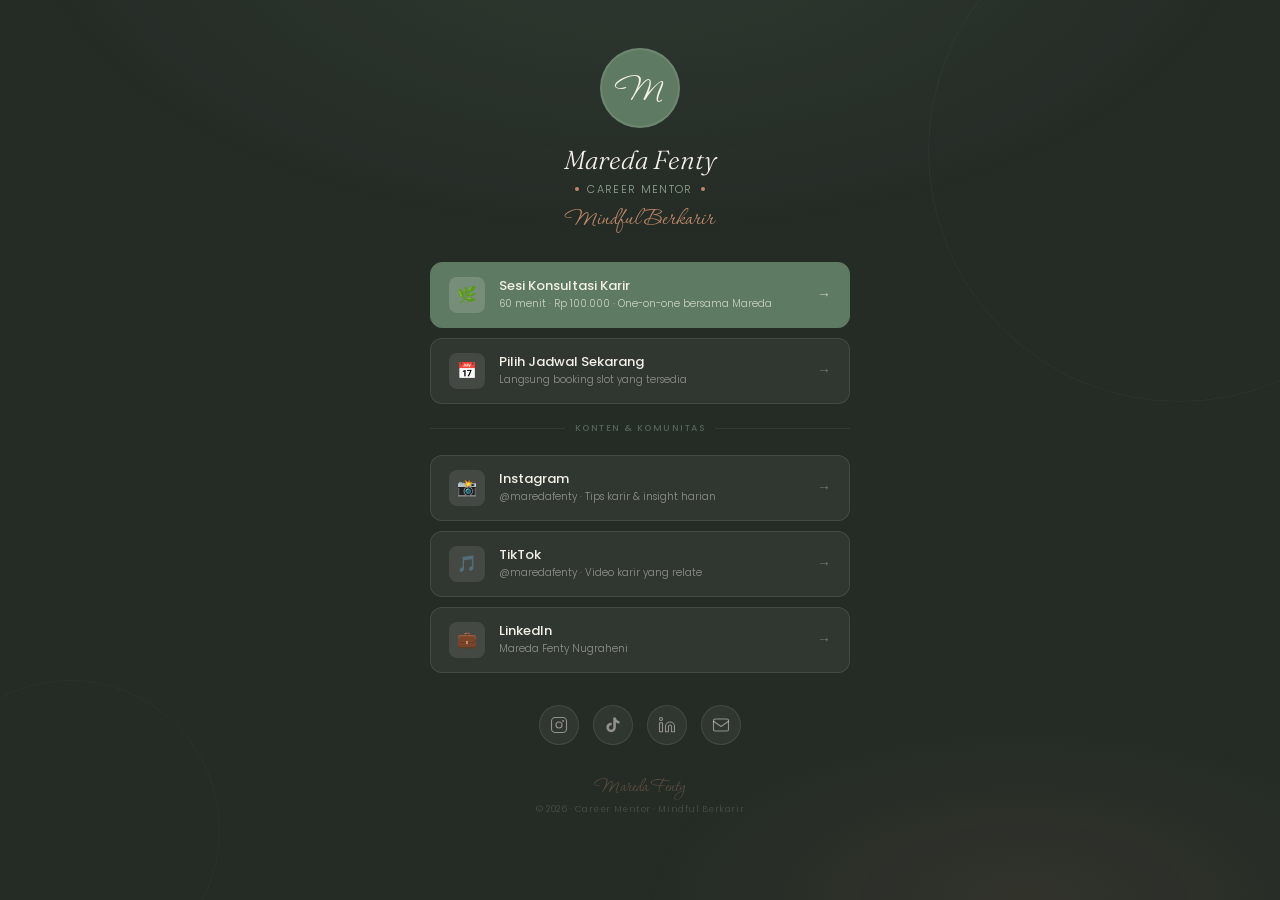
==== linktree/index.html @ 394cfed1 "Rename linktree.html to linktree/index.html" ====
<!DOCTYPE html>
<html lang="id">
<head>
<meta charset="UTF-8">
<meta name="viewport" content="width=device-width, initial-scale=1.0">
<meta name="description" content="Mareda Fenty — Career Mentor · Mindful Berkarir. Sesi konsultasi karir one-on-one yang mendalam dan personal.">
<title>Mareda Fenty · Mindful Berkarir</title>
<link href="https://fonts.googleapis.com/css2?family=Fraunces:ital,opsz,wght@1,9..144,300;1,9..144,400&family=Poppins:wght@300;400;500&family=Corinthia&display=swap" rel="stylesheet">
<style>
:root {
  --moss: #5E7A62;
  --moss-d: #3D5C40;
  --clay: #C08A6A;
  --parchment: #F3F0E8;
  --sand: #DFD0BC;
  --stone: #E8E2D6;
  --ink: #252C26;
  --sage: #8FA892;
  --warm: #FAF8F4;
}

* { box-sizing: border-box; margin: 0; padding: 0; }

body {
  font-family: 'Poppins', sans-serif;
  background: var(--ink);
  min-height: 100vh;
  display: flex;
  flex-direction: column;
  align-items: center;
  padding: 48px 20px 64px;
  position: relative;
  overflow-x: hidden;
}

/* BG TEXTURE */
body::before {
  content: '';
  position: fixed;
  inset: 0;
  background:
    radial-gradient(ellipse 80% 60% at 50% -10%, rgba(94,122,98,0.18) 0%, transparent 60%),
    radial-gradient(ellipse 60% 40% at 80% 100%, rgba(192,138,106,0.08) 0%, transparent 50%);
  pointer-events: none;
  z-index: 0;
}

/* RING DECORATIONS */
body::after {
  content: '';
  position: fixed;
  width: 500px; height: 500px;
  border-radius: 50%;
  border: 1px solid rgba(143,168,146,0.06);
  top: -100px; right: -150px;
  pointer-events: none; z-index: 0;
}

.ring2 {
  position: fixed;
  width: 300px; height: 300px;
  border-radius: 50%;
  border: 1px solid rgba(192,138,106,0.05);
  bottom: -80px; left: -80px;
  pointer-events: none; z-index: 0;
}

/* CONTAINER */
.container {
  position: relative;
  z-index: 1;
  width: 100%;
  max-width: 420px;
  display: flex;
  flex-direction: column;
  align-items: center;
}

/* AVATAR */
.avatar-wrap {
  margin-bottom: 18px;
  animation: fadeDown 0.6s ease both;
}

.avatar {
  width: 80px;
  height: 80px;
  border-radius: 50%;
  background: var(--moss);
  border: 2px solid rgba(143,168,146,0.3);
  display: flex;
  align-items: center;
  justify-content: center;
  overflow: hidden;
  margin: 0 auto;
}

.avatar img {
  width: 100%;
  height: 100%;
  object-fit: cover;
  object-position: center top;
}

.avatar-fallback {
  font-family: 'Corinthia', cursive;
  font-size: 42px;
  color: var(--parchment);
  line-height: 1;
  margin-top: 6px;
}

/* IDENTITY */
.identity {
  text-align: center;
  margin-bottom: 28px;
  animation: fadeDown 0.6s ease 0.1s both;
}

.name {
  font-family: 'Fraunces', serif;
  font-style: italic;
  font-weight: 300;
  font-size: 26px;
  color: var(--parchment);
  line-height: 1.1;
  margin-bottom: 6px;
}

.role-row {
  display: flex;
  align-items: center;
  justify-content: center;
  gap: 8px;
  margin-bottom: 8px;
}

.role-dot {
  width: 4px;
  height: 4px;
  border-radius: 50%;
  background: var(--clay);
  flex-shrink: 0;
}

.role {
  font-size: 11px;
  font-weight: 300;
  color: var(--sage);
  letter-spacing: 0.12em;
  text-transform: uppercase;
}

.tagline {
  font-family: 'Corinthia', cursive;
  font-size: 28px;
  color: var(--clay);
  line-height: 1;
}

/* LINKS */
.links {
  width: 100%;
  display: flex;
  flex-direction: column;
  gap: 10px;
  margin-bottom: 32px;
}

.link-item {
  display: flex;
  align-items: center;
  gap: 14px;
  background: rgba(243,240,232,0.05);
  border: 0.5px solid rgba(243,240,232,0.10);
  border-radius: 12px;
  padding: 14px 18px;
  text-decoration: none;
  transition: all 0.2s ease;
  animation: fadeUp 0.5s ease both;
  cursor: pointer;
  position: relative;
  overflow: hidden;
}

.link-item::before {
  content: '';
  position: absolute;
  inset: 0;
  background: rgba(94,122,98,0.06);
  opacity: 0;
  transition: opacity 0.2s;
}

.link-item:hover::before { opacity: 1; }
.link-item:hover { border-color: rgba(143,168,146,0.25); transform: translateY(-1px); }

/* PRIMARY LINK — CTA utama */
.link-primary {
  background: var(--moss);
  border-color: var(--moss);
}
.link-primary::before { background: rgba(255,255,255,0.06); }
.link-primary:hover { border-color: var(--moss-d); background: var(--moss-d); }

.link-icon {
  width: 36px;
  height: 36px;
  border-radius: 8px;
  background: rgba(243,240,232,0.10);
  display: flex;
  align-items: center;
  justify-content: center;
  flex-shrink: 0;
  font-size: 16px;
}

.link-primary .link-icon {
  background: rgba(255,255,255,0.15);
}

.link-text {
  flex: 1;
}

.link-label {
  font-size: 13px;
  font-weight: 500;
  color: var(--parchment);
  line-height: 1.3;
  margin-bottom: 2px;
}

.link-desc {
  font-size: 10px;
  font-weight: 300;
  color: rgba(243,240,232,0.5);
  line-height: 1.4;
}

.link-primary .link-desc {
  color: rgba(243,240,232,0.75);
}

.link-arrow {
  font-size: 14px;
  color: rgba(243,240,232,0.35);
  flex-shrink: 0;
}

.link-primary .link-arrow {
  color: rgba(243,240,232,0.7);
}

/* SECTION LABEL */
.section-label {
  width: 100%;
  display: flex;
  align-items: center;
  gap: 10px;
  margin-bottom: 10px;
  margin-top: 8px;
}

.section-label-text {
  font-size: 9px;
  font-weight: 500;
  letter-spacing: 0.16em;
  text-transform: uppercase;
  color: rgba(143,168,146,0.45);
  white-space: nowrap;
}

.section-label-line {
  flex: 1;
  height: 0.5px;
  background: rgba(143,168,146,0.12);
}

/* SOCIALS */
.socials {
  display: flex;
  gap: 14px;
  margin-bottom: 32px;
  animation: fadeUp 0.5s ease 0.5s both;
}

.social-link {
  width: 40px;
  height: 40px;
  border-radius: 50%;
  background: rgba(243,240,232,0.05);
  border: 0.5px solid rgba(243,240,232,0.10);
  display: flex;
  align-items: center;
  justify-content: center;
  text-decoration: none;
  font-size: 16px;
  color: rgba(243,240,232,0.5);
  transition: all 0.2s;
}

.social-link:hover {
  background: rgba(94,122,98,0.15);
  border-color: rgba(143,168,146,0.3);
  color: var(--sage);
}

/* FOOTER */
.footer {
  text-align: center;
  animation: fadeUp 0.5s ease 0.6s both;
}

.footer-sig {
  font-family: 'Corinthia', cursive;
  font-size: 22px;
  color: rgba(192,138,106,0.35);
  line-height: 1;
  margin-bottom: 4px;
}

.footer-copy {
  font-size: 9px;
  font-weight: 300;
  color: rgba(143,168,146,0.3);
  letter-spacing: 0.06em;
}

/* ANIMATIONS */
@keyframes fadeDown {
  from { opacity: 0; transform: translateY(-12px); }
  to   { opacity: 1; transform: translateY(0); }
}

@keyframes fadeUp {
  from { opacity: 0; transform: translateY(12px); }
  to   { opacity: 1; transform: translateY(0); }
}

.link-item:nth-child(1) { animation-delay: 0.15s; }
.link-item:nth-child(2) { animation-delay: 0.22s; }
.link-item:nth-child(3) { animation-delay: 0.29s; }
.link-item:nth-child(4) { animation-delay: 0.36s; }
.link-item:nth-child(5) { animation-delay: 0.43s; }
</style>
</head>
<body>

<div class="ring2"></div>

<div class="container">

  <!-- AVATAR -->
  <div class="avatar-wrap">
    <div class="avatar">
      <img
        src="https://maredafenty.github.io/mareda-fenty/sesi-konsultasi-karir/assets/foto-mareda-about.png"
        alt="Mareda Fenty"
        onerror="this.style.display='none'; this.nextElementSibling.style.display='block';"
      >
      <span class="avatar-fallback" style="display:none;">M</span>
    </div>
  </div>

  <!-- IDENTITY -->
  <div class="identity">
    <p class="name">Mareda Fenty</p>
    <div class="role-row">
      <div class="role-dot"></div>
      <p class="role">Career Mentor</p>
      <div class="role-dot"></div>
    </div>
    <p class="tagline">Mindful Berkarir</p>
  </div>

  <!-- LINKS -->
  <div class="links">

    <!-- PRIMARY CTA -->
    <a href="https://maredafenty.github.io/mareda-fenty/sesi-konsultasi-karir/landing-page/" class="link-item link-primary">
      <div class="link-icon">🌿</div>
      <div class="link-text">
        <p class="link-label">Sesi Konsultasi Karir</p>
        <p class="link-desc">60 menit · Rp 100.000 · One-on-one bersama Mareda</p>
      </div>
      <span class="link-arrow">→</span>
    </a>

    <!-- BOOKING LANGSUNG -->
    <a href="https://calendly.com/hello-maredafenty/sesi-konsultasi-karir" class="link-item">
      <div class="link-icon">📅</div>
      <div class="link-text">
        <p class="link-label">Pilih Jadwal Sekarang</p>
        <p class="link-desc">Langsung booking slot yang tersedia</p>
      </div>
      <span class="link-arrow">→</span>
    </a>

    <div class="section-label">
      <div class="section-label-line"></div>
      <span class="section-label-text">Konten & Komunitas</span>
      <div class="section-label-line"></div>
    </div>

    <!-- INSTAGRAM -->
    <a href="https://instagram.com/maredafenty" class="link-item">
      <div class="link-icon">📸</div>
      <div class="link-text">
        <p class="link-label">Instagram</p>
        <p class="link-desc">@maredafenty · Tips karir & insight harian</p>
      </div>
      <span class="link-arrow">→</span>
    </a>

    <!-- TIKTOK -->
    <a href="https://tiktok.com/@maredafenty" class="link-item">
      <div class="link-icon">🎵</div>
      <div class="link-text">
        <p class="link-label">TikTok</p>
        <p class="link-desc">@maredafenty · Video karir yang relate</p>
      </div>
      <span class="link-arrow">→</span>
    </a>

    <!-- LINKEDIN -->
    <a href="https://linkedin.com/in/mareda-fenty-nugraheni-w-94b227139" class="link-item">
      <div class="link-icon">💼</div>
      <div class="link-text">
        <p class="link-label">LinkedIn</p>
        <p class="link-desc">Mareda Fenty Nugraheni</p>
      </div>
      <span class="link-arrow">→</span>
    </a>

  </div>

  <!-- SOCIALS -->
  <div class="socials">
    <a href="https://instagram.com/maredafenty" class="social-link" title="Instagram">
      <svg width="18" height="18" viewBox="0 0 24 24" fill="none" stroke="currentColor" stroke-width="1.5" stroke-linecap="round" stroke-linejoin="round"><rect x="2" y="2" width="20" height="20" rx="5"/><circle cx="12" cy="12" r="4"/><circle cx="17.5" cy="6.5" r="0.5" fill="currentColor"/></svg>
    </a>
    <a href="https://tiktok.com/@maredafenty" class="social-link" title="TikTok">
      <svg width="18" height="18" viewBox="0 0 24 24" fill="currentColor"><path d="M19.59 6.69a4.83 4.83 0 01-3.77-4.25V2h-3.45v13.67a2.89 2.89 0 01-2.88 2.5 2.89 2.89 0 01-2.89-2.89 2.89 2.89 0 012.89-2.89c.28 0 .54.04.79.1V9.01a6.33 6.33 0 00-.79-.05 6.34 6.34 0 00-6.34 6.34 6.34 6.34 0 006.34 6.34 6.34 6.34 0 006.33-6.34V8.75a8.16 8.16 0 004.77 1.53V6.83a4.85 4.85 0 01-1-.14z"/></svg>
    </a>
    <a href="https://linkedin.com/in/mareda-fenty-nugraheni-w-94b227139" class="social-link" title="LinkedIn">
      <svg width="18" height="18" viewBox="0 0 24 24" fill="none" stroke="currentColor" stroke-width="1.5" stroke-linecap="round" stroke-linejoin="round"><path d="M16 8a6 6 0 016 6v7h-4v-7a2 2 0 00-2-2 2 2 0 00-2 2v7h-4v-7a6 6 0 016-6z"/><rect x="2" y="9" width="4" height="12"/><circle cx="4" cy="4" r="2"/></svg>
    </a>
    <a href="mailto:hello.maredafenty@gmail.com" class="social-link" title="Email">
      <svg width="18" height="18" viewBox="0 0 24 24" fill="none" stroke="currentColor" stroke-width="1.5" stroke-linecap="round" stroke-linejoin="round"><rect x="2" y="4" width="20" height="16" rx="2"/><path d="m22 7-10 7L2 7"/></svg>
    </a>
  </div>

  <!-- FOOTER -->
  <div class="footer">
    <p class="footer-sig">Mareda Fenty</p>
    <p class="footer-copy">© 2026 · Career Mentor · Mindful Berkarir</p>
  </div>

</div>
</body>
</html>
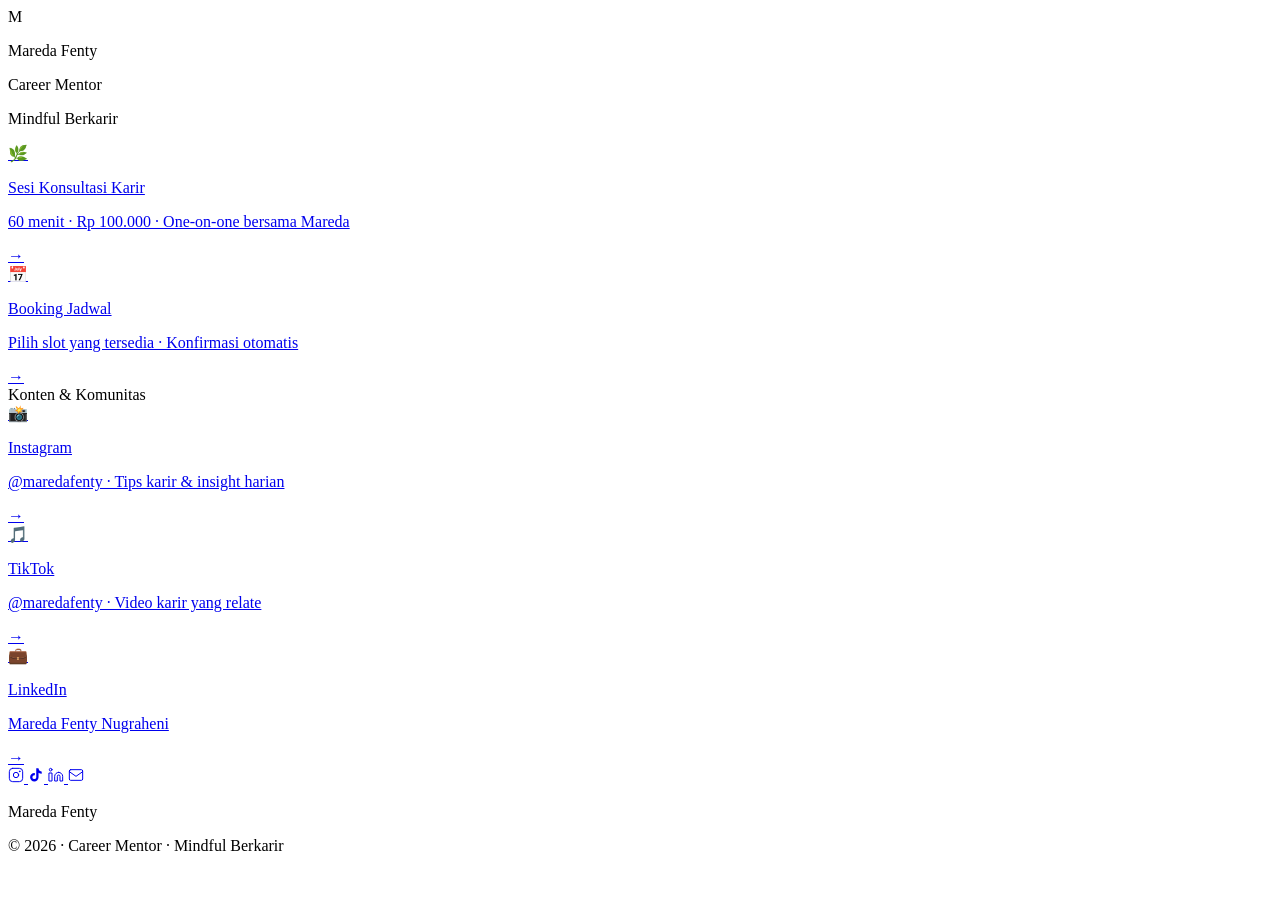
==== commit 837c3312: "Rename linktree_index.html to index.html" ====
--- a/linktree/index.html
+++ b/linktree/index.html
@@ -6,347 +6,11 @@
 <meta name="description" content="Mareda Fenty — Career Mentor · Mindful Berkarir. Sesi konsultasi karir one-on-one yang mendalam dan personal.">
 <title>Mareda Fenty · Mindful Berkarir</title>
 <link href="https://fonts.googleapis.com/css2?family=Fraunces:ital,opsz,wght@1,9..144,300;1,9..144,400&family=Poppins:wght@300;400;500&family=Corinthia&display=swap" rel="stylesheet">
-<style>
-:root {
-  --moss: #5E7A62;
-  --moss-d: #3D5C40;
-  --clay: #C08A6A;
-  --parchment: #F3F0E8;
-  --sand: #DFD0BC;
-  --stone: #E8E2D6;
-  --ink: #252C26;
-  --sage: #8FA892;
-  --warm: #FAF8F4;
-}
-
-* { box-sizing: border-box; margin: 0; padding: 0; }
-
-body {
-  font-family: 'Poppins', sans-serif;
-  background: var(--ink);
-  min-height: 100vh;
-  display: flex;
-  flex-direction: column;
-  align-items: center;
-  padding: 48px 20px 64px;
-  position: relative;
-  overflow-x: hidden;
-}
-
-/* BG TEXTURE */
-body::before {
-  content: '';
-  position: fixed;
-  inset: 0;
-  background:
-    radial-gradient(ellipse 80% 60% at 50% -10%, rgba(94,122,98,0.18) 0%, transparent 60%),
-    radial-gradient(ellipse 60% 40% at 80% 100%, rgba(192,138,106,0.08) 0%, transparent 50%);
-  pointer-events: none;
-  z-index: 0;
-}
-
-/* RING DECORATIONS */
-body::after {
-  content: '';
-  position: fixed;
-  width: 500px; height: 500px;
-  border-radius: 50%;
-  border: 1px solid rgba(143,168,146,0.06);
-  top: -100px; right: -150px;
-  pointer-events: none; z-index: 0;
-}
-
-.ring2 {
-  position: fixed;
-  width: 300px; height: 300px;
-  border-radius: 50%;
-  border: 1px solid rgba(192,138,106,0.05);
-  bottom: -80px; left: -80px;
-  pointer-events: none; z-index: 0;
-}
-
-/* CONTAINER */
-.container {
-  position: relative;
-  z-index: 1;
-  width: 100%;
-  max-width: 420px;
-  display: flex;
-  flex-direction: column;
-  align-items: center;
-}
-
-/* AVATAR */
-.avatar-wrap {
-  margin-bottom: 18px;
-  animation: fadeDown 0.6s ease both;
-}
-
-.avatar {
-  width: 80px;
-  height: 80px;
-  border-radius: 50%;
-  background: var(--moss);
-  border: 2px solid rgba(143,168,146,0.3);
-  display: flex;
-  align-items: center;
-  justify-content: center;
-  overflow: hidden;
-  margin: 0 auto;
-}
-
-.avatar img {
-  width: 100%;
-  height: 100%;
-  object-fit: cover;
-  object-position: center top;
-}
-
-.avatar-fallback {
-  font-family: 'Corinthia', cursive;
-  font-size: 42px;
-  color: var(--parchment);
-  line-height: 1;
-  margin-top: 6px;
-}
-
-/* IDENTITY */
-.identity {
-  text-align: center;
-  margin-bottom: 28px;
-  animation: fadeDown 0.6s ease 0.1s both;
-}
-
-.name {
-  font-family: 'Fraunces', serif;
-  font-style: italic;
-  font-weight: 300;
-  font-size: 26px;
-  color: var(--parchment);
-  line-height: 1.1;
-  margin-bottom: 6px;
-}
-
-.role-row {
-  display: flex;
-  align-items: center;
-  justify-content: center;
-  gap: 8px;
-  margin-bottom: 8px;
-}
-
-.role-dot {
-  width: 4px;
-  height: 4px;
-  border-radius: 50%;
-  background: var(--clay);
-  flex-shrink: 0;
-}
-
-.role {
-  font-size: 11px;
-  font-weight: 300;
-  color: var(--sage);
-  letter-spacing: 0.12em;
-  text-transform: uppercase;
-}
-
-.tagline {
-  font-family: 'Corinthia', cursive;
-  font-size: 28px;
-  color: var(--clay);
-  line-height: 1;
-}
-
-/* LINKS */
-.links {
-  width: 100%;
-  display: flex;
-  flex-direction: column;
-  gap: 10px;
-  margin-bottom: 32px;
-}
-
-.link-item {
-  display: flex;
-  align-items: center;
-  gap: 14px;
-  background: rgba(243,240,232,0.05);
-  border: 0.5px solid rgba(243,240,232,0.10);
-  border-radius: 12px;
-  padding: 14px 18px;
-  text-decoration: none;
-  transition: all 0.2s ease;
-  animation: fadeUp 0.5s ease both;
-  cursor: pointer;
-  position: relative;
-  overflow: hidden;
-}
-
-.link-item::before {
-  content: '';
-  position: absolute;
-  inset: 0;
-  background: rgba(94,122,98,0.06);
-  opacity: 0;
-  transition: opacity 0.2s;
-}
-
-.link-item:hover::before { opacity: 1; }
-.link-item:hover { border-color: rgba(143,168,146,0.25); transform: translateY(-1px); }
-
-/* PRIMARY LINK — CTA utama */
-.link-primary {
-  background: var(--moss);
-  border-color: var(--moss);
-}
-.link-primary::before { background: rgba(255,255,255,0.06); }
-.link-primary:hover { border-color: var(--moss-d); background: var(--moss-d); }
-
-.link-icon {
-  width: 36px;
-  height: 36px;
-  border-radius: 8px;
-  background: rgba(243,240,232,0.10);
-  display: flex;
-  align-items: center;
-  justify-content: center;
-  flex-shrink: 0;
-  font-size: 16px;
-}
-
-.link-primary .link-icon {
-  background: rgba(255,255,255,0.15);
-}
-
-.link-text {
-  flex: 1;
-}
-
-.link-label {
-  font-size: 13px;
-  font-weight: 500;
-  color: var(--parchment);
-  line-height: 1.3;
-  margin-bottom: 2px;
-}
-
-.link-desc {
-  font-size: 10px;
-  font-weight: 300;
-  color: rgba(243,240,232,0.5);
-  line-height: 1.4;
-}
-
-.link-primary .link-desc {
-  color: rgba(243,240,232,0.75);
-}
-
-.link-arrow {
-  font-size: 14px;
-  color: rgba(243,240,232,0.35);
-  flex-shrink: 0;
-}
-
-.link-primary .link-arrow {
-  color: rgba(243,240,232,0.7);
-}
-
-/* SECTION LABEL */
-.section-label {
-  width: 100%;
-  display: flex;
-  align-items: center;
-  gap: 10px;
-  margin-bottom: 10px;
-  margin-top: 8px;
-}
-
-.section-label-text {
-  font-size: 9px;
-  font-weight: 500;
-  letter-spacing: 0.16em;
-  text-transform: uppercase;
-  color: rgba(143,168,146,0.45);
-  white-space: nowrap;
-}
-
-.section-label-line {
-  flex: 1;
-  height: 0.5px;
-  background: rgba(143,168,146,0.12);
-}
-
-/* SOCIALS */
-.socials {
-  display: flex;
-  gap: 14px;
-  margin-bottom: 32px;
-  animation: fadeUp 0.5s ease 0.5s both;
-}
-
-.social-link {
-  width: 40px;
-  height: 40px;
-  border-radius: 50%;
-  background: rgba(243,240,232,0.05);
-  border: 0.5px solid rgba(243,240,232,0.10);
-  display: flex;
-  align-items: center;
-  justify-content: center;
-  text-decoration: none;
-  font-size: 16px;
-  color: rgba(243,240,232,0.5);
-  transition: all 0.2s;
-}
-
-.social-link:hover {
-  background: rgba(94,122,98,0.15);
-  border-color: rgba(143,168,146,0.3);
-  color: var(--sage);
-}
-
-/* FOOTER */
-.footer {
-  text-align: center;
-  animation: fadeUp 0.5s ease 0.6s both;
-}
-
-.footer-sig {
-  font-family: 'Corinthia', cursive;
-  font-size: 22px;
-  color: rgba(192,138,106,0.35);
-  line-height: 1;
-  margin-bottom: 4px;
-}
-
-.footer-copy {
-  font-size: 9px;
-  font-weight: 300;
-  color: rgba(143,168,146,0.3);
-  letter-spacing: 0.06em;
-}
-
-/* ANIMATIONS */
-@keyframes fadeDown {
-  from { opacity: 0; transform: translateY(-12px); }
-  to   { opacity: 1; transform: translateY(0); }
-}
-
-@keyframes fadeUp {
-  from { opacity: 0; transform: translateY(12px); }
-  to   { opacity: 1; transform: translateY(0); }
-}
-
-.link-item:nth-child(1) { animation-delay: 0.15s; }
-.link-item:nth-child(2) { animation-delay: 0.22s; }
-.link-item:nth-child(3) { animation-delay: 0.29s; }
-.link-item:nth-child(4) { animation-delay: 0.36s; }
-.link-item:nth-child(5) { animation-delay: 0.43s; }
-</style>
+<link rel="stylesheet" href="style.css">
 </head>
 <body>
 
+<div class="ring1"></div>
 <div class="ring2"></div>
 
 <div class="container">
@@ -357,9 +21,9 @@
       <img
         src="https://maredafenty.github.io/mareda-fenty/sesi-konsultasi-karir/assets/foto-mareda-about.png"
         alt="Mareda Fenty"
-        onerror="this.style.display='none'; this.nextElementSibling.style.display='block';"
+        onerror="this.style.display='none'; document.querySelector('.avatar-fallback').style.display='block';"
       >
-      <span class="avatar-fallback" style="display:none;">M</span>
+      <span class="avatar-fallback">M</span>
     </div>
   </div>
 
@@ -377,8 +41,7 @@
   <!-- LINKS -->
   <div class="links">
 
-    <!-- PRIMARY CTA -->
-    <a href="https://maredafenty.github.io/mareda-fenty/sesi-konsultasi-karir/landing-page/" class="link-item link-primary">
+    <a href="https://maredafenty.github.io/mareda-fenty/sesi-konsultasi-karir/landing-page/" class="link-item">
       <div class="link-icon">🌿</div>
       <div class="link-text">
         <p class="link-label">Sesi Konsultasi Karir</p>
@@ -387,12 +50,11 @@
       <span class="link-arrow">→</span>
     </a>
 
-    <!-- BOOKING LANGSUNG -->
     <a href="https://calendly.com/hello-maredafenty/sesi-konsultasi-karir" class="link-item">
       <div class="link-icon">📅</div>
       <div class="link-text">
-        <p class="link-label">Pilih Jadwal Sekarang</p>
-        <p class="link-desc">Langsung booking slot yang tersedia</p>
+        <p class="link-label">Booking Jadwal</p>
+        <p class="link-desc">Pilih slot yang tersedia · Konfirmasi otomatis</p>
       </div>
       <span class="link-arrow">→</span>
     </a>
@@ -403,7 +65,6 @@
       <div class="section-label-line"></div>
     </div>
 
-    <!-- INSTAGRAM -->
     <a href="https://instagram.com/maredafenty" class="link-item">
       <div class="link-icon">📸</div>
       <div class="link-text">
@@ -413,7 +74,6 @@
       <span class="link-arrow">→</span>
     </a>
 
-    <!-- TIKTOK -->
     <a href="https://tiktok.com/@maredafenty" class="link-item">
       <div class="link-icon">🎵</div>
       <div class="link-text">
@@ -423,7 +83,6 @@
       <span class="link-arrow">→</span>
     </a>
 
-    <!-- LINKEDIN -->
     <a href="https://linkedin.com/in/mareda-fenty-nugraheni-w-94b227139" class="link-item">
       <div class="link-icon">💼</div>
       <div class="link-text">
@@ -438,16 +97,16 @@
   <!-- SOCIALS -->
   <div class="socials">
     <a href="https://instagram.com/maredafenty" class="social-link" title="Instagram">
-      <svg width="18" height="18" viewBox="0 0 24 24" fill="none" stroke="currentColor" stroke-width="1.5" stroke-linecap="round" stroke-linejoin="round"><rect x="2" y="2" width="20" height="20" rx="5"/><circle cx="12" cy="12" r="4"/><circle cx="17.5" cy="6.5" r="0.5" fill="currentColor"/></svg>
+      <svg width="16" height="16" viewBox="0 0 24 24" fill="none" stroke="currentColor" stroke-width="1.5" stroke-linecap="round" stroke-linejoin="round"><rect x="2" y="2" width="20" height="20" rx="5"/><circle cx="12" cy="12" r="4"/><circle cx="17.5" cy="6.5" r="0.5" fill="currentColor"/></svg>
     </a>
     <a href="https://tiktok.com/@maredafenty" class="social-link" title="TikTok">
-      <svg width="18" height="18" viewBox="0 0 24 24" fill="currentColor"><path d="M19.59 6.69a4.83 4.83 0 01-3.77-4.25V2h-3.45v13.67a2.89 2.89 0 01-2.88 2.5 2.89 2.89 0 01-2.89-2.89 2.89 2.89 0 012.89-2.89c.28 0 .54.04.79.1V9.01a6.33 6.33 0 00-.79-.05 6.34 6.34 0 00-6.34 6.34 6.34 6.34 0 006.34 6.34 6.34 6.34 0 006.33-6.34V8.75a8.16 8.16 0 004.77 1.53V6.83a4.85 4.85 0 01-1-.14z"/></svg>
+      <svg width="16" height="16" viewBox="0 0 24 24" fill="currentColor"><path d="M19.59 6.69a4.83 4.83 0 01-3.77-4.25V2h-3.45v13.67a2.89 2.89 0 01-2.88 2.5 2.89 2.89 0 01-2.89-2.89 2.89 2.89 0 012.89-2.89c.28 0 .54.04.79.1V9.01a6.33 6.33 0 00-.79-.05 6.34 6.34 0 00-6.34 6.34 6.34 6.34 0 006.34 6.34 6.34 6.34 0 006.33-6.34V8.75a8.16 8.16 0 004.77 1.53V6.83a4.85 4.85 0 01-1-.14z"/></svg>
     </a>
     <a href="https://linkedin.com/in/mareda-fenty-nugraheni-w-94b227139" class="social-link" title="LinkedIn">
-      <svg width="18" height="18" viewBox="0 0 24 24" fill="none" stroke="currentColor" stroke-width="1.5" stroke-linecap="round" stroke-linejoin="round"><path d="M16 8a6 6 0 016 6v7h-4v-7a2 2 0 00-2-2 2 2 0 00-2 2v7h-4v-7a6 6 0 016-6z"/><rect x="2" y="9" width="4" height="12"/><circle cx="4" cy="4" r="2"/></svg>
+      <svg width="16" height="16" viewBox="0 0 24 24" fill="none" stroke="currentColor" stroke-width="1.5" stroke-linecap="round" stroke-linejoin="round"><path d="M16 8a6 6 0 016 6v7h-4v-7a2 2 0 00-2-2 2 2 0 00-2 2v7h-4v-7a6 6 0 016-6z"/><rect x="2" y="9" width="4" height="12"/><circle cx="4" cy="4" r="2"/></svg>
     </a>
     <a href="mailto:hello.maredafenty@gmail.com" class="social-link" title="Email">
-      <svg width="18" height="18" viewBox="0 0 24 24" fill="none" stroke="currentColor" stroke-width="1.5" stroke-linecap="round" stroke-linejoin="round"><rect x="2" y="4" width="20" height="16" rx="2"/><path d="m22 7-10 7L2 7"/></svg>
+      <svg width="16" height="16" viewBox="0 0 24 24" fill="none" stroke="currentColor" stroke-width="1.5" stroke-linecap="round" stroke-linejoin="round"><rect x="2" y="4" width="20" height="16" rx="2"/><path d="m22 7-10 7L2 7"/></svg>
     </a>
   </div>
 
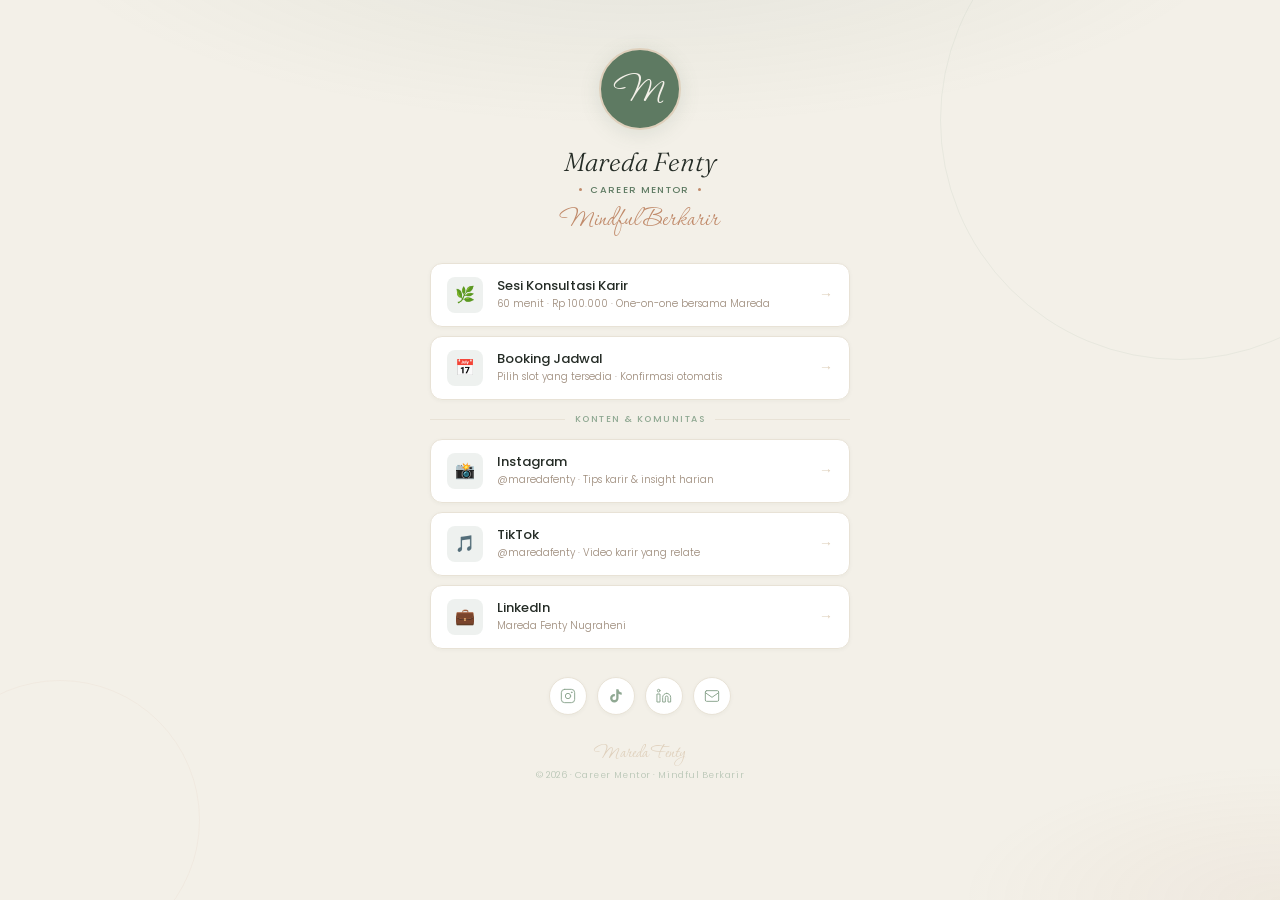
==== commit 718af16d: "Update index.html" ====
--- a/linktree/index.html
+++ b/linktree/index.html
@@ -19,7 +19,7 @@
   <div class="avatar-wrap">
     <div class="avatar">
       <img
-        src="https://maredafenty.github.io/mareda-fenty/sesi-konsultasi-karir/assets/foto-mareda-about.png"
+        src="https://maredafenty.github.io/mareda-fenty/assets/foto-mareda-about.png"
         alt="Mareda Fenty"
         onerror="this.style.display='none'; document.querySelector('.avatar-fallback').style.display='block';"
       >
--- a/linktree/style.css
+++ b/linktree/style.css
@@ -0,0 +1,343 @@
+:root {
+  --moss:   #5E7A62;
+  --moss-d: #3D5C40;
+  --moss-l: rgba(94,122,98,0.10);
+  --moss-m: rgba(94,122,98,0.18);
+  --clay:   #C08A6A;
+  --parch:  #F3F0E8;
+  --sand:   #DFD0BC;
+  --stone:  #E8E2D6;
+  --ink:    #252C26;
+  --sage:   #8FA892;
+  --warm:   #FAF8F4;
+}
+
+*, *::before, *::after { box-sizing: border-box; margin: 0; padding: 0; }
+
+body {
+  font-family: 'Poppins', sans-serif;
+  background: var(--parch);
+  min-height: 100vh;
+  display: flex;
+  flex-direction: column;
+  align-items: center;
+  padding: 48px 20px 64px;
+  position: relative;
+  overflow-x: hidden;
+}
+
+body::before {
+  content: '';
+  position: fixed;
+  inset: 0;
+  background:
+    radial-gradient(ellipse 80% 40% at 50% -10%, rgba(94,122,98,0.10) 0%, transparent 60%),
+    radial-gradient(ellipse 50% 30% at 100% 100%, rgba(192,138,106,0.07) 0%, transparent 50%);
+  pointer-events: none;
+  z-index: 0;
+}
+
+/* ── DECORATIVE RINGS ── */
+.ring1 {
+  position: fixed;
+  width: 480px; height: 480px;
+  border-radius: 50%;
+  border: 0.5px solid rgba(94,122,98,0.07);
+  top: -120px; right: -140px;
+  pointer-events: none; z-index: 0;
+}
+.ring2 {
+  position: fixed;
+  width: 280px; height: 280px;
+  border-radius: 50%;
+  border: 0.5px solid rgba(192,138,106,0.06);
+  bottom: -60px; left: -80px;
+  pointer-events: none; z-index: 0;
+}
+
+/* ── CONTAINER ── */
+.container {
+  position: relative;
+  z-index: 1;
+  width: 100%;
+  max-width: 420px;
+  display: flex;
+  flex-direction: column;
+  align-items: center;
+}
+
+/* ── AVATAR ── */
+.avatar-wrap {
+  margin-bottom: 18px;
+  animation: fadeDown 0.6s ease both;
+}
+
+.avatar {
+  width: 82px; height: 82px;
+  border-radius: 50%;
+  background: var(--moss);
+  border: 2px solid var(--sand);
+  display: flex;
+  align-items: center;
+  justify-content: center;
+  overflow: hidden;
+  margin: 0 auto;
+  box-shadow: 0 4px 20px rgba(94,122,98,0.15);
+}
+
+.avatar img {
+  width: 100%; height: 100%;
+  object-fit: cover;
+  object-position: center top;
+}
+
+.avatar-fallback {
+  font-family: 'Corinthia', cursive;
+  font-size: 44px;
+  color: var(--parch);
+  line-height: 1;
+  margin-top: 6px;
+  display: none;
+}
+
+/* ── IDENTITY ── */
+.identity {
+  text-align: center;
+  margin-bottom: 28px;
+  animation: fadeDown 0.6s ease 0.1s both;
+}
+
+.name {
+  font-family: 'Fraunces', serif;
+  font-style: italic;
+  font-weight: 300;
+  font-size: 26px;
+  color: var(--ink);
+  line-height: 1.1;
+  margin-bottom: 6px;
+}
+
+.role-row {
+  display: flex;
+  align-items: center;
+  justify-content: center;
+  gap: 8px;
+  margin-bottom: 8px;
+}
+
+.role-dot {
+  width: 3px; height: 3px;
+  border-radius: 50%;
+  background: var(--clay);
+  flex-shrink: 0;
+}
+
+.role {
+  font-size: 9.5px;
+  font-weight: 500;
+  color: var(--moss);
+  letter-spacing: 0.14em;
+  text-transform: uppercase;
+}
+
+.tagline {
+  font-family: 'Corinthia', cursive;
+  font-size: 30px;
+  color: var(--clay);
+  line-height: 1;
+}
+
+/* ── LINKS ── */
+.links {
+  width: 100%;
+  display: flex;
+  flex-direction: column;
+  gap: 9px;
+  margin-bottom: 28px;
+}
+
+.link-item {
+  display: flex;
+  align-items: center;
+  gap: 14px;
+  background: #fff;
+  border: 1px solid var(--stone);
+  border-radius: 12px;
+  padding: 13px 16px;
+  text-decoration: none;
+  transition: all 0.18s ease;
+  animation: fadeUp 0.5s ease both;
+  cursor: pointer;
+  position: relative;
+  overflow: hidden;
+  box-shadow: 0 1px 4px rgba(37,44,38,0.04);
+}
+
+.link-item:hover {
+  border-color: var(--moss);
+  background: var(--warm);
+  transform: translateY(-1px);
+  box-shadow: 0 4px 16px rgba(94,122,98,0.12);
+}
+
+.link-item:active {
+  background: var(--moss);
+  border-color: var(--moss-d);
+  transform: translateY(0px) scale(0.99);
+}
+
+.link-item:active .link-label,
+.link-item:active .link-desc,
+.link-item:active .link-arrow {
+  color: var(--parch) !important;
+}
+
+.link-item:active .link-icon {
+  background: rgba(255,255,255,0.18);
+}
+
+.link-icon {
+  width: 36px; height: 36px;
+  border-radius: 8px;
+  background: var(--moss-l);
+  display: flex;
+  align-items: center;
+  justify-content: center;
+  flex-shrink: 0;
+  font-size: 16px;
+  transition: background 0.18s;
+}
+
+.link-item:hover .link-icon { background: var(--moss-m); }
+
+.link-text { flex: 1; }
+
+.link-label {
+  font-size: 13px;
+  font-weight: 500;
+  color: var(--ink);
+  line-height: 1.3;
+  margin-bottom: 2px;
+  transition: color 0.18s;
+}
+
+.link-desc {
+  font-size: 10px;
+  font-weight: 300;
+  color: #9C8A7A;
+  line-height: 1.4;
+  transition: color 0.18s;
+}
+
+.link-item:hover .link-label { color: var(--moss-d); }
+.link-item:hover .link-desc  { color: var(--moss); }
+
+.link-arrow {
+  font-size: 14px;
+  color: var(--sand);
+  flex-shrink: 0;
+  transition: all 0.18s;
+}
+
+.link-item:hover .link-arrow {
+  color: var(--moss);
+  transform: translateX(2px);
+}
+
+/* ── SECTION LABEL ── */
+.section-label {
+  width: 100%;
+  display: flex;
+  align-items: center;
+  gap: 10px;
+  margin: 4px 0;
+}
+
+.section-label-text {
+  font-size: 9px;
+  font-weight: 500;
+  letter-spacing: 0.16em;
+  text-transform: uppercase;
+  color: var(--sage);
+  white-space: nowrap;
+}
+
+.section-label-line {
+  flex: 1;
+  height: 0.5px;
+  background: var(--stone);
+}
+
+/* ── SOCIALS ── */
+.socials {
+  display: flex;
+  gap: 10px;
+  margin-bottom: 28px;
+  animation: fadeUp 0.5s ease 0.5s both;
+}
+
+.social-link {
+  width: 38px; height: 38px;
+  border-radius: 50%;
+  background: #fff;
+  border: 1px solid var(--stone);
+  display: flex;
+  align-items: center;
+  justify-content: center;
+  text-decoration: none;
+  color: var(--sage);
+  transition: all 0.18s;
+  box-shadow: 0 1px 4px rgba(37,44,38,0.04);
+}
+
+.social-link:hover {
+  background: var(--moss);
+  border-color: var(--moss);
+  color: var(--parch);
+  transform: translateY(-1px);
+  box-shadow: 0 4px 12px rgba(94,122,98,0.2);
+}
+
+.social-link:active {
+  background: var(--moss-d);
+  transform: scale(0.95);
+}
+
+/* ── FOOTER ── */
+.footer {
+  text-align: center;
+  animation: fadeUp 0.5s ease 0.6s both;
+}
+
+.footer-sig {
+  font-family: 'Corinthia', cursive;
+  font-size: 22px;
+  color: var(--sand);
+  line-height: 1;
+  margin-bottom: 4px;
+}
+
+.footer-copy {
+  font-size: 9px;
+  font-weight: 300;
+  color: var(--sage);
+  letter-spacing: 0.06em;
+  opacity: 0.6;
+}
+
+/* ── ANIMATIONS ── */
+@keyframes fadeDown {
+  from { opacity: 0; transform: translateY(-10px); }
+  to   { opacity: 1; transform: translateY(0); }
+}
+
+@keyframes fadeUp {
+  from { opacity: 0; transform: translateY(10px); }
+  to   { opacity: 1; transform: translateY(0); }
+}
+
+.link-item:nth-child(1) { animation-delay: 0.15s; }
+.link-item:nth-child(2) { animation-delay: 0.22s; }
+.link-item:nth-child(4) { animation-delay: 0.29s; }
+.link-item:nth-child(5) { animation-delay: 0.36s; }
+.link-item:nth-child(6) { animation-delay: 0.43s; }
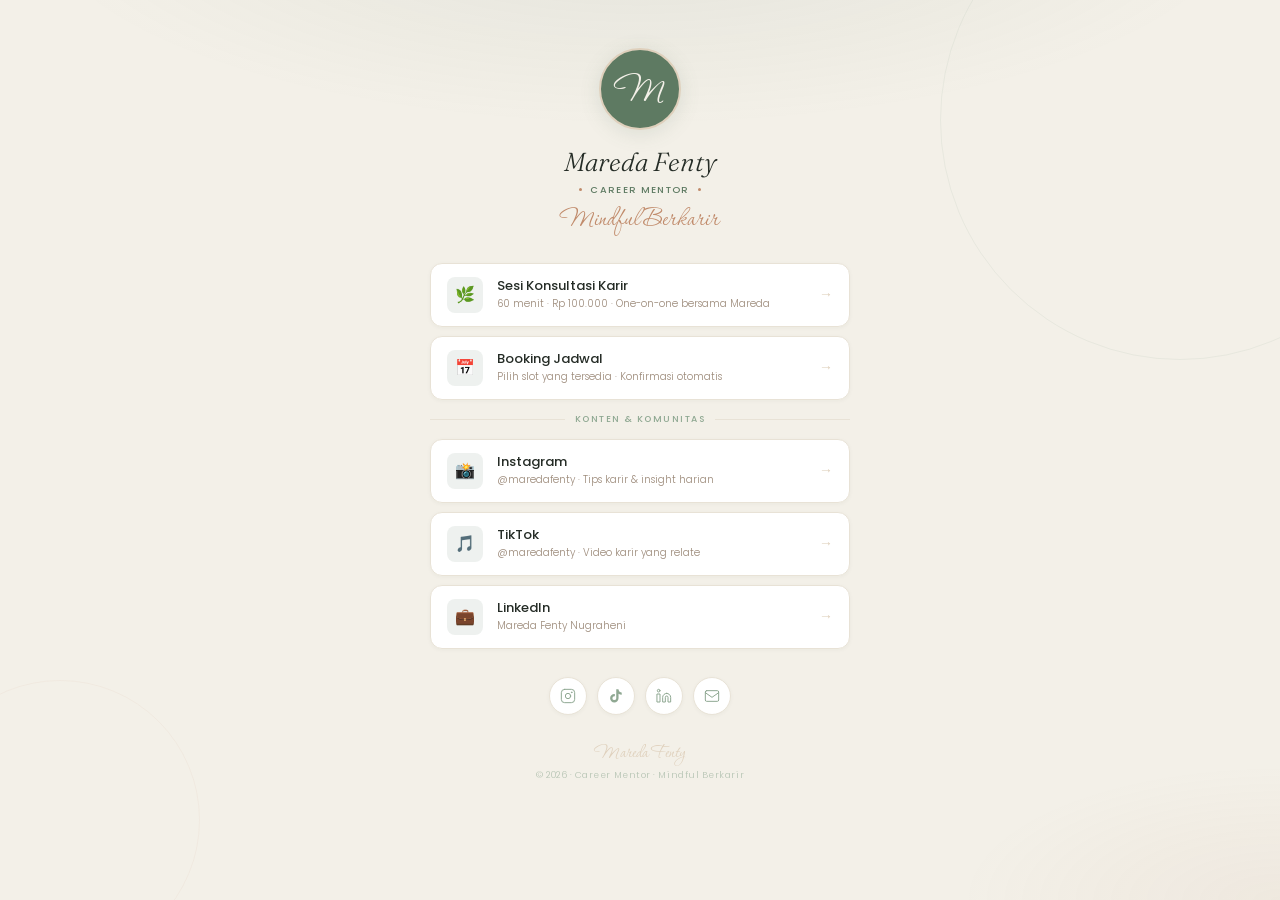
==== commit 1e7c255d: "Update index.html" ====
--- a/linktree/index.html
+++ b/linktree/index.html
@@ -19,7 +19,7 @@
   <div class="avatar-wrap">
     <div class="avatar">
       <img
-        src="https://maredafenty.github.io/mareda-fenty/assets/foto-mareda-about.png"
+        src="https://maredafenty.github.io/mareda-fenty/assets/mareda-about.png"
         alt="Mareda Fenty"
         onerror="this.style.display='none'; document.querySelector('.avatar-fallback').style.display='block';"
       >
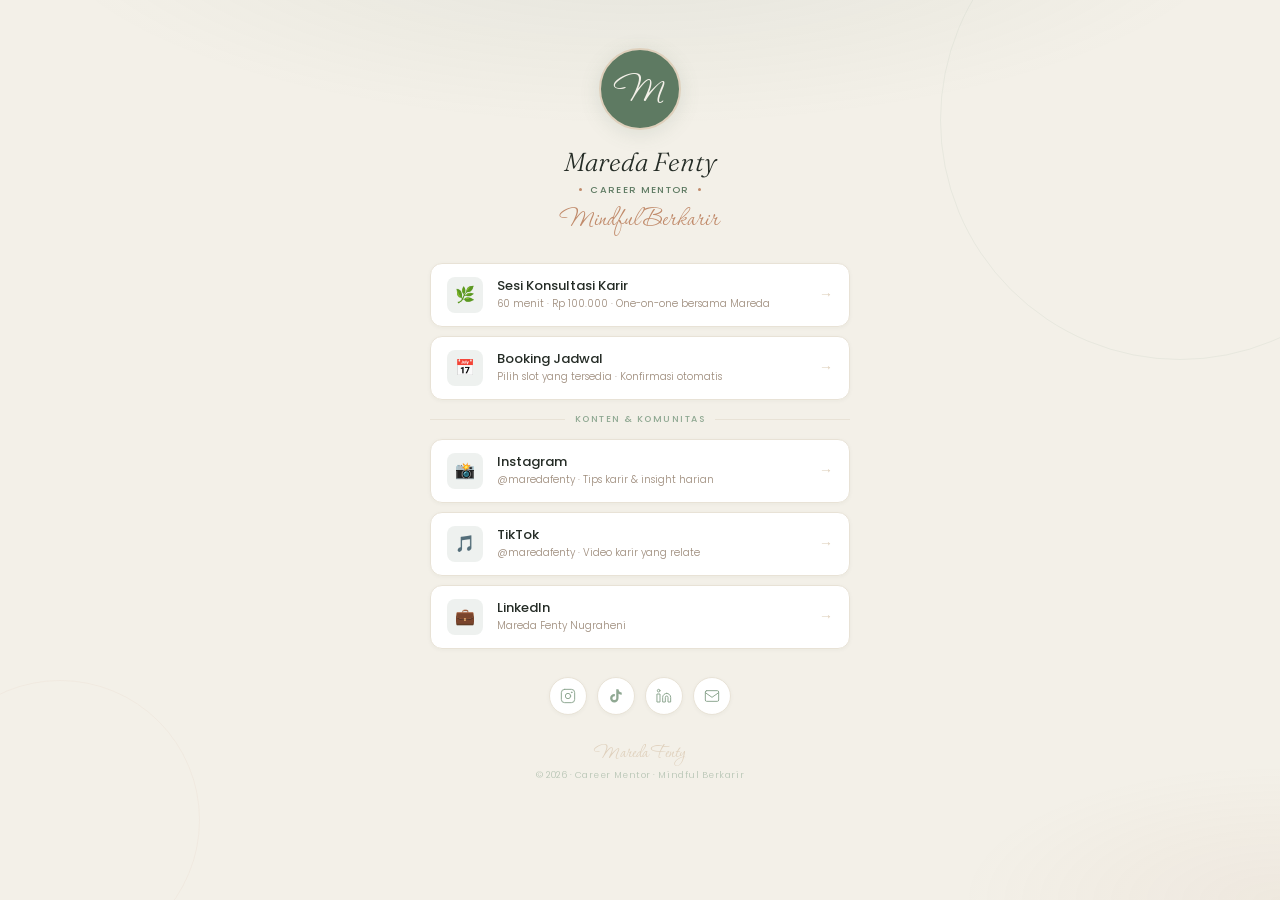
==== commit fbc658b9: "Update index.html" ====
--- a/linktree/index.html
+++ b/linktree/index.html
@@ -19,7 +19,7 @@
   <div class="avatar-wrap">
     <div class="avatar">
       <img
-        src="https://maredafenty.github.io/mareda-fenty/assets/mareda-about.png"
+        src="https://maredafenty.github.io/mareda-fenty/images/mareda-about.png"
         alt="Mareda Fenty"
         onerror="this.style.display='none'; document.querySelector('.avatar-fallback').style.display='block';"
       >
